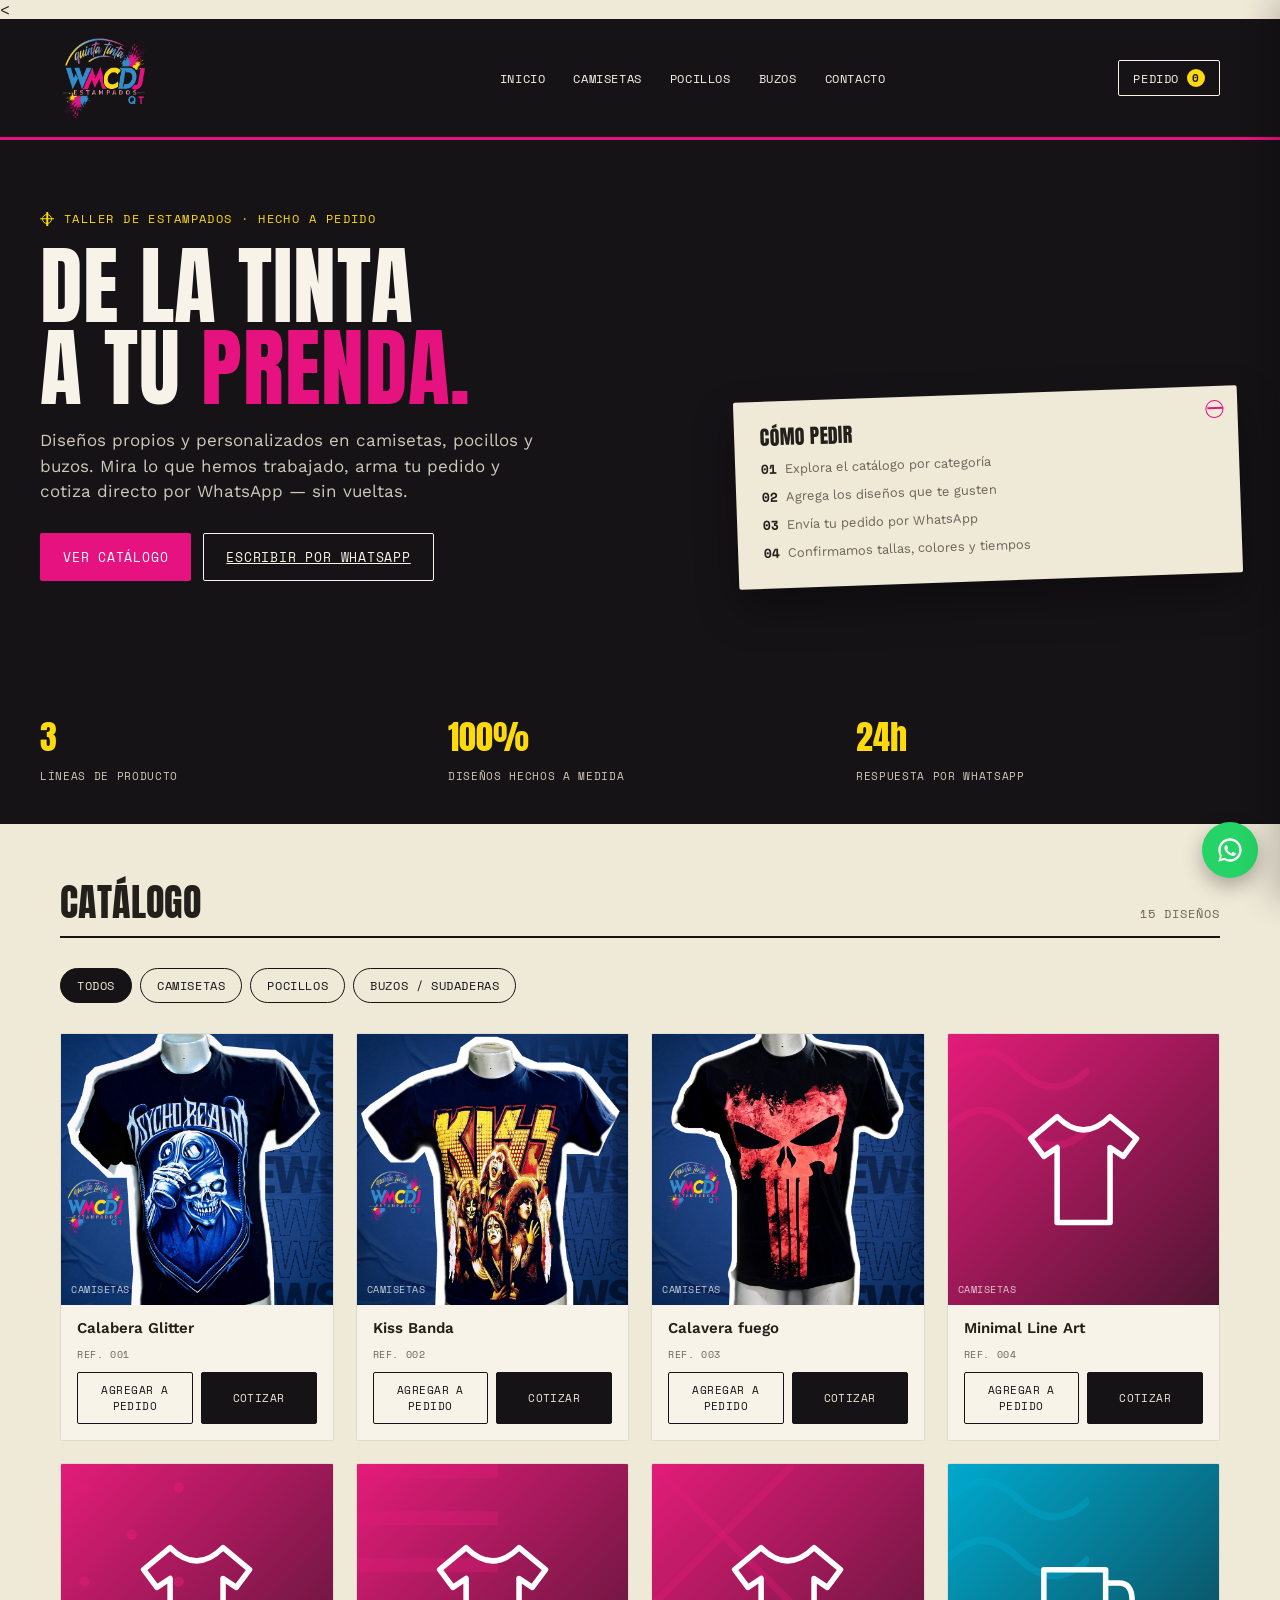
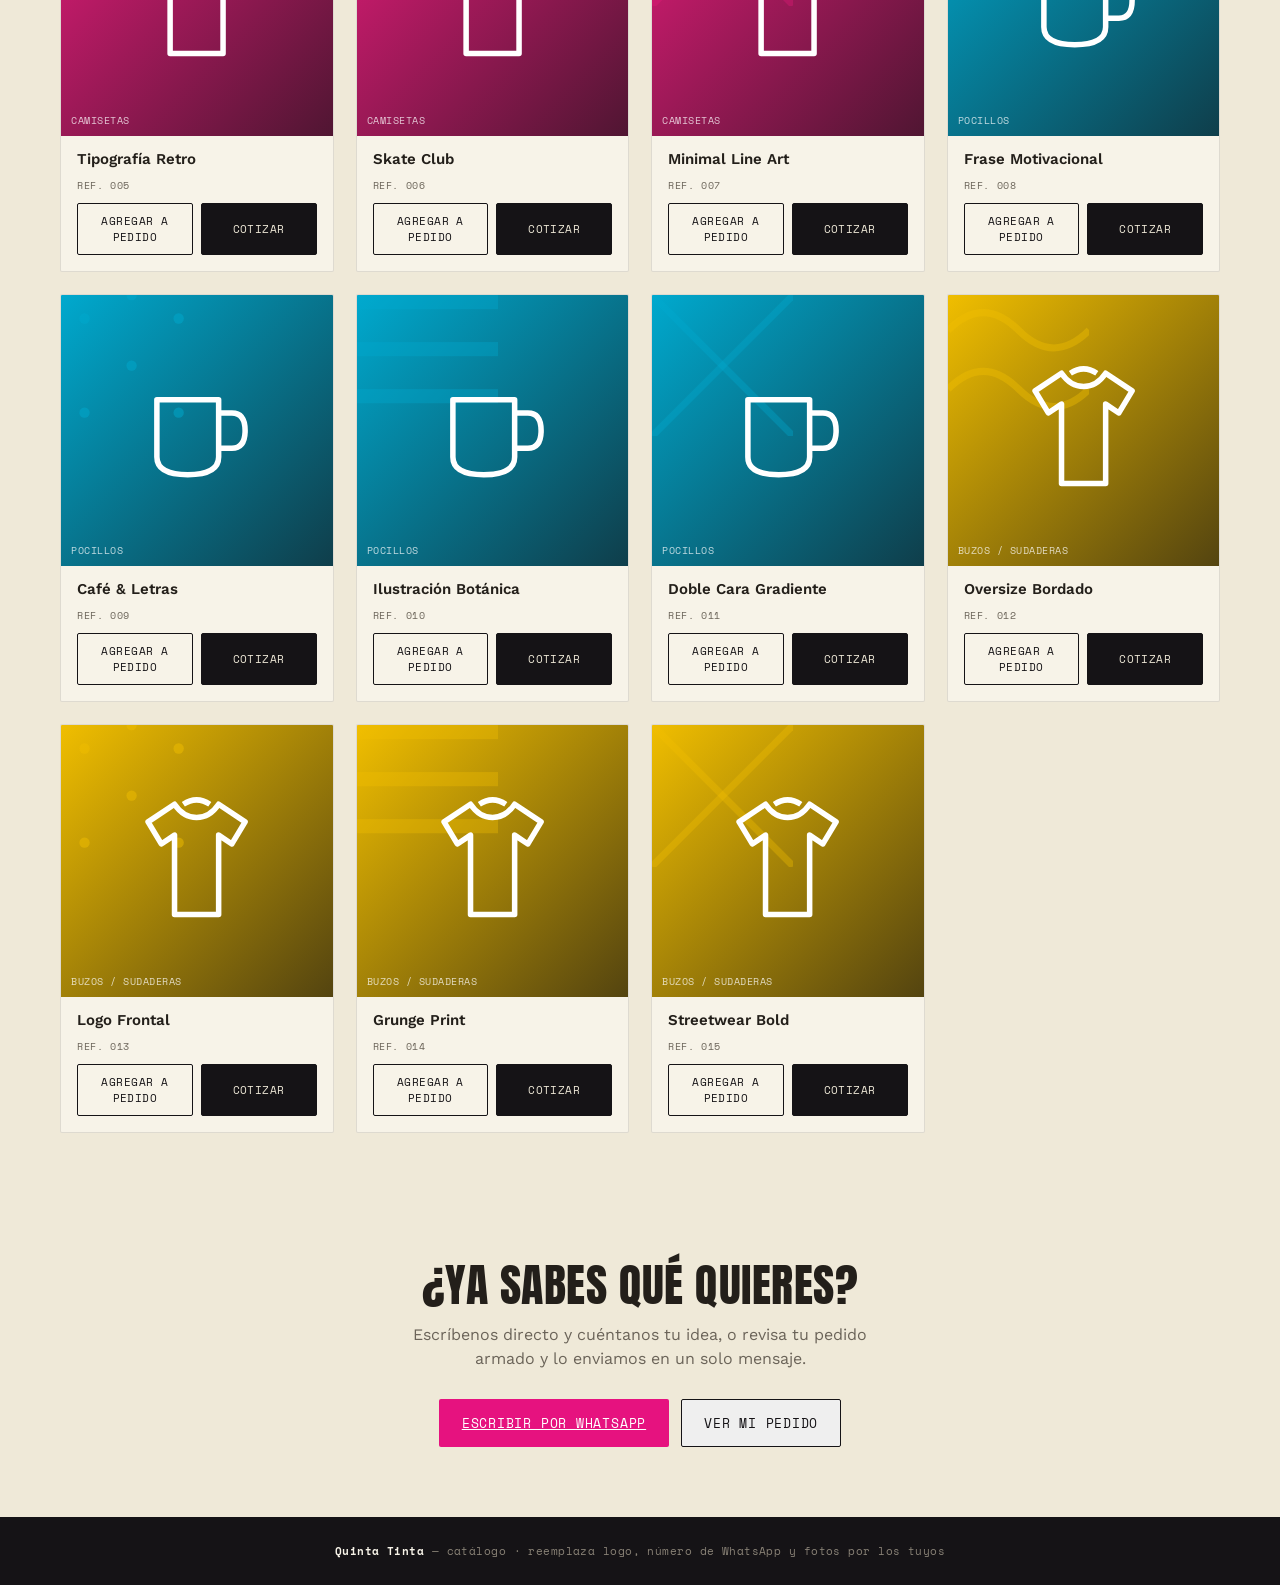
==== Index.html @ 8e4d6bfa "primer despliegue del catálogo" ====
<!DOCTYPE html>
<html lang="es">
<head>
<meta charset="UTF-8">
<meta name="viewport" content="width=device-width, initial-scale=1.0">
<title>Quinta Tinta - Estampados</title>
<link rel="icon" type="image/png" href="img/logo/QTlogo.png">
<link rel="preconnect" href="https://fonts.googleapis.com"><
<link href="https://fonts.googleapis.com/css2?family=Anton&family=Work+Sans:wght@400;500;600;700&family=Space+Mono:wght@400;700&display=swap" rel="stylesheet">
<link rel="stylesheet" href="Estilos/estilo.css">
</head>
<body>

<header>
  <div class="nav-wrap">

<div class="quinta" id="quintaTinta">
  <img src="img/logo/QTlogo.png" alt="Quinta Tinta" class="quinta-logo" onclick="toggleBrandReveal()">
  <span class="quinta-text">QUINTA&nbsp;TINTA</span>
</div>    

<nav class="links">
      <button onclick="setActiveNav(this); scrollToId('inicio')">Inicio</button>
      <button onclick="setActiveNav(this); filterAndScroll('camisetas')">Camisetas</button>
      <button onclick="setActiveNav(this); filterAndScroll('pocillos')">Pocillos</button>
      <button onclick="setActiveNav(this); filterAndScroll('buzos')">Buzos</button>
      <button onclick="setActiveNav(this); scrollToId('contacto')">Contacto</button>
    </nav>
    <button class="cart-btn" onclick="openDrawer()">
      Pedido <span class="cart-count" id="cartCount">0</span>
    </button>
  </div>
</header>

<section class="hero" id="inicio">
  <div class="hero-inner">
    <div>
      <div class="eyebrow"><span class="reg"><span class="reg-circle"></span></span> Taller de estampados · hecho a pedido</div>
      <h1>De la tinta<br>a tu <span class="accent">prenda.</span></h1>
      <p class="lead">Diseños propios y personalizados en camisetas, pocillos y buzos. Mira lo que hemos trabajado, arma tu pedido y cotiza directo por WhatsApp — sin vueltas.</p>
      <div class="hero-ctas">
        <button class="btn btn-primary" onclick="scrollToId('galeria')">Ver catálogo</button>
        <a class="btn btn-outline" href="#" id="heroWaLink" target="_blank" rel="noopener">Escribir por WhatsApp</a>
      </div>
    </div>
    <div class="hero-stampcard">
      <h3>Cómo pedir</h3>
      <ul>
        <li><b>01</b> Explora el catálogo por categoría</li>
        <li><b>02</b> Agrega los diseños que te gusten</li>
        <li><b>03</b> Envía tu pedido por WhatsApp</li>
        <li><b>04</b> Confirmamos tallas, colores y tiempos</li>
      </ul>
    </div>
  </div>
</section>

<div class="strip">
  <div class="strip-inner">
    <div class="strip-item"><span class="num">3</span><span class="lab">Líneas de producto</span></div>
    <div class="strip-item"><span class="num">100%</span><span class="lab">Diseños hechos a medida</span></div>
    <div class="strip-item"><span class="num">24h</span><span class="lab">Respuesta por WhatsApp</span></div>
  </div>
</div>

<section class="section" id="galeria">
  <div class="section-head">
    <h2>Catálogo</h2>
    <span class="mono" id="resultCount">12 diseños</span>
  </div>
  <div class="filters" id="filters"></div>
  <div class="grid" id="grid"></div>
</section>

<section class="contact" id="contacto">
  <div class="contact-inner">
    <h2>¿Ya sabes qué quieres?</h2>
    <p>Escríbenos directo y cuéntanos tu idea, o revisa tu pedido armado y lo enviamos en un solo mensaje.</p>
    <div class="hero-ctas" style="justify-content:center;">
      <a class="btn btn-primary" href="#" id="contactWaLink" target="_blank" rel="noopener">Escribir por WhatsApp</a>
      <button class="btn btn-outline" style="border-color:var(--ink);color:var(--ink);" onclick="openDrawer()">Ver mi pedido</button>
    </div>
  </div>
</section>

<footer>
  <b>Quinta Tinta</b> — catálogo · reemplaza logo, número de WhatsApp y fotos por los tuyos
</footer>

<a class="wa-fab" id="fabWaLink" target="_blank" rel="noopener" aria-label="Escribir por WhatsApp">
  <svg width="28" height="28" viewBox="0 0 24 24" fill="#fff"><path d="M12 2C6.48 2 2 6.48 2 12c0 1.85.5 3.58 1.36 5.07L2 22l5.06-1.33A9.94 9.94 0 0012 22c5.52 0 10-4.48 10-10S17.52 2 12 2zm0 18c-1.6 0-3.1-.42-4.4-1.16l-.32-.18-3 .79.8-2.92-.2-.3A7.94 7.94 0 014 12c0-4.41 3.59-8 8-8s8 3.59 8 8-3.59 8-8 8zm4.4-5.6c-.24-.12-1.43-.7-1.65-.79-.22-.08-.38-.12-.54.12-.16.24-.62.79-.76.95-.14.16-.28.18-.52.06-.24-.12-1.01-.37-1.92-1.18-.71-.63-1.19-1.41-1.33-1.65-.14-.24-.01-.37.11-.49.11-.11.24-.28.36-.42.12-.14.16-.24.24-.4.08-.16.04-.3-.02-.42-.06-.12-.54-1.3-.74-1.78-.19-.46-.39-.4-.54-.4-.14 0-.3-.02-.46-.02s-.42.06-.64.3c-.22.24-.84.82-.84 2s.86 2.32.98 2.48c.12.16 1.7 2.6 4.12 3.64.58.25 1.03.4 1.38.51.58.18 1.11.16 1.53.1.47-.07 1.43-.58 1.63-1.15.2-.56.2-1.04.14-1.15-.06-.1-.22-.16-.46-.28z"/></svg>
</a>

<div class="overlay" id="overlay" onclick="closeDrawer()"></div>
<aside class="drawer" id="drawer">
  <div class="drawer-head">
    <h3>Tu pedido</h3>
    <button class="drawer-close" onclick="closeDrawer()" aria-label="Cerrar">✕</button>
  </div>
  <div class="drawer-list" id="drawerList"></div>
  <div class="drawer-foot">
    <a class="btn" id="sendOrderWa" target="_blank" rel="noopener">Enviar pedido por WhatsApp</a>
    <p class="drawer-note">Al enviar se abre WhatsApp con el resumen de tu pedido ya escrito — solo debes darle "enviar".</p>
  </div>
</aside>

<script src="Funcion/funciones.js"></script>

</body>
</html>
---- Estilos/estilo.css ----
:root{
    --ink:#151316;
    --ink-soft:#232025;
    --paper:#EFE9D8;
    --paper-soft:#F7F3E8;
    --magenta:#E6127F;
    --cyan:#358BCB;
    --yellow:#FEDA0C;
    --text-on-ink:#F7F3E8;
    --text-on-paper:#231F1A;
    --text-muted:#6b6459;
    --radius:2px;
  }
  *{box-sizing:border-box;}
  html{scroll-behavior:smooth;}
  body{
    margin:0;
    background:var(--paper);
    color:var(--text-on-paper);
    font-family:'Work Sans',sans-serif;
    -webkit-font-smoothing:antialiased;
  }
  h1,h2,h3,.display{
    font-family:'Anton',sans-serif;
    font-weight:400;
    text-transform:uppercase;
    letter-spacing:0.01em;
    line-height:0.95;
  }
  .mono{font-family:'Space Mono',monospace;}
  a{color:inherit;}
  button{font-family:inherit;cursor:pointer;}
  :focus-visible{outline:3px solid var(--magenta);outline-offset:2px;}

  /* registration mark */
  .reg{
    position:relative;
    width:14px;height:14px;
    flex-shrink:0;
  }
  .reg::before,.reg::after{
    content:"";
    position:absolute;
    background:currentColor;
  }
  .reg::before{left:50%;top:0;width:1.5px;height:100%;transform:translateX(-50%);}
  .reg::after{top:50%;left:0;height:1.5px;width:100%;transform:translateY(-50%);}
  .reg-circle{
    position:absolute;inset:2px;
    border:1.5px solid currentColor;
    border-radius:50%;
  }

  /* ---------- HEADER ---------- */
  header{
    position:sticky;top:0;z-index:40;
    background:var(--ink);
    color:var(--text-on-ink);
    border-bottom:3px solid var(--magenta);
  }
  .nav-wrap{
    max-width:1200px;margin:0 auto;
    display:flex;align-items:center;justify-content:space-between;
    padding:14px 20px;
    gap:16px;
  }

 .quinta-text{
  background:linear-gradient(90deg, #FEDA0C 0%, #E6127F 50%, #358BCB 100%);
  -webkit-background-clip:text;
  background-clip:text;
  color:transparent;
  -webkit-text-fill-color:transparent;

  /* animación */
  display:inline-block;
  opacity:0;
  transform:translateX(20px);
  transition:transform .45s cubic-bezier(.16,1,.3,1), opacity .35s ease;
  pointer-events:none;
}

.quinta.revealed .quinta-text{
  opacity:1;
  transform:translateX(0);
  pointer-events:auto;
}

  .quinta{
    display:flex;align-items:center;gap:10px;
    font-family:'Anton',sans-serif;
    font-size:22px;
    text-transform:uppercase;
    white-space:nowrap;
  }

  .quinta-logo{
  height:90px;
  width:auto;
  display:block;
  cursor:pointer;
}


  .quinta .reg{color:var(--yellow);}
  nav.links{
    display:flex;gap:4px;
    flex-wrap:wrap;
  }




  nav.links button{
    background:none;border:none;color:var(--text-on-ink);
    font-family:'Space Mono',monospace;
    font-size:12px;letter-spacing:0.05em;
    text-transform:uppercase;
    padding:8px 12px;
    border-radius:var(--radius);
    transition:background .15s ease;
  }
  nav.links button:hover{background:var(--magenta);}
  nav.links button.active{background:var(--cyan);color:#fff;}

  .cart-btn{
    position:relative;
    background:transparent;
    border:1.5px solid var(--text-on-ink);
    color:var(--text-on-ink);
    padding:8px 14px;
    font-family:'Space Mono',monospace;
    font-size:12px;
    text-transform:uppercase;
    letter-spacing:.05em;
    display:flex;align-items:center;gap:8px;
    border-radius:var(--radius);
    transition:border-color .15s ease, background .15s ease;
  }
  .cart-btn:hover{border-color:var(--yellow);}
  .cart-count{
    background:var(--yellow);color:var(--ink);
    font-weight:700;
    min-width:18px;height:18px;
    border-radius:50%;
    display:flex;align-items:center;justify-content:center;
    font-size:11px;
  }

  /* ---------- HERO ---------- */
  .hero{
    background:var(--ink);
    color:var(--text-on-ink);
    padding:70px 20px 90px;
    position:relative;
    overflow:hidden;
  }
  .hero-inner{
    max-width:1200px;margin:0 auto;
    display:grid;
    grid-template-columns:1.3fr 1fr;
    gap:40px;
    align-items:end;
  }
  .eyebrow{
    display:flex;align-items:center;gap:10px;
    font-family:'Space Mono',monospace;
    font-size:12px;letter-spacing:.12em;
    text-transform:uppercase;
    color:var(--yellow);
    margin-bottom:18px;
  }
  .eyebrow .reg{color:var(--yellow);}
  .hero h1{
    font-size:clamp(42px,7vw,86px);
    margin:0 0 20px;
  }
  .hero h1 .accent{color:var(--magenta);}
  .hero p.lead{
    font-size:17px;
    color:#CFC9BB;
    max-width:46ch;
    margin:0 0 28px;
    line-height:1.5;
  }
  .hero-ctas{display:flex;gap:12px;flex-wrap:wrap;}
  .btn{
    display:inline-flex;align-items:center;gap:8px;
    padding:13px 22px;
    font-family:'Space Mono',monospace;
    font-size:13px;text-transform:uppercase;letter-spacing:.06em;
    border-radius:var(--radius);
    border:1.5px solid transparent;
    transition:transform .12s ease, background .15s ease;
  }
  .btn:active{transform:scale(0.96);}
  .btn-primary{background:var(--magenta);color:#fff;}
  .btn-primary:hover{background:#c91569;}
  .btn-outline{border-color:var(--text-on-ink);color:var(--text-on-ink);}
  .btn-outline:hover{background:rgba(255,255,255,.08);}

  .hero-stampcard{
    background:var(--paper);
    color:var(--text-on-paper);
    padding:26px;
    border-radius:var(--radius);
    position:relative;
    transform:rotate(-2deg);
    box-shadow:0 20px 40px rgba(0,0,0,.35);
  }
  .hero-stampcard::before{
    content:"";
    position:absolute;top:14px;right:14px;
    width:16px;height:16px;
    border:1.5px solid var(--magenta);
    border-radius:50%;
  }
  .hero-stampcard::after{
    content:"";
    position:absolute;top:14px;right:14px;
    width:16px;height:1.5px;background:var(--magenta);
    transform:translateY(7px);
  }
  .hero-stampcard h3{font-size:20px;margin:0 0 12px;}
  .hero-stampcard ul{
    list-style:none;margin:0;padding:0;
    font-size:13px;color:var(--text-muted);
    display:flex;flex-direction:column;gap:8px;
  }
  .hero-stampcard li{display:flex;gap:8px;align-items:baseline;}
  .hero-stampcard li b{color:var(--text-on-paper);font-family:'Space Mono',monospace;}

  /* ---------- SECTION HEADERS ---------- */
  .section{max-width:1200px;margin:0 auto;padding:60px 20px;}
  .section-head{
    display:flex;align-items:baseline;justify-content:space-between;
    gap:20px;flex-wrap:wrap;
    margin-bottom:30px;
    border-bottom:2px solid var(--ink);
    padding-bottom:14px;
  }
  .section-head h2{font-size:clamp(26px,4vw,38px);margin:0;}
  .section-head .mono{font-size:12px;color:var(--text-muted);text-transform:uppercase;letter-spacing:.08em;}

  .filters{display:flex;gap:8px;flex-wrap:wrap;margin-bottom:30px;}
  .filter-btn{
    background:none;
    border:1.5px solid var(--ink);
    color:var(--ink);
    padding:8px 16px;
    font-family:'Space Mono',monospace;
    font-size:12px;text-transform:uppercase;letter-spacing:.05em;
    border-radius:999px;
    transition:background .15s ease, color .15s ease;
  }
  .filter-btn:hover{background:rgba(0,0,0,.06);}
  .filter-btn.active{background:var(--ink);color:var(--paper);}

  /* ---------- GRID / CARDS ---------- */
  .grid{
    display:grid;
    grid-template-columns:repeat(auto-fill,minmax(230px,1fr));
    gap:22px;
  }
  .card{
    background:var(--paper-soft);
    border:1.5px solid rgba(0,0,0,.1);
    border-radius:var(--radius);
    overflow:hidden;
    display:flex;flex-direction:column;
    transition:transform .18s ease, box-shadow .18s ease, border-color .18s ease;
    position:relative;
  }
  .card:hover{
    transform:translateY(-4px);
    box-shadow:0 14px 26px rgba(0,0,0,.14);
    border-color:var(--ink);
  }
  .card .reg{
    position:absolute;top:10px;right:10px;
    color:#fff;
    opacity:0;
    transition:opacity .18s ease;
  }
  .card:hover .reg{opacity:0.85;}

  .swatch{
    aspect-ratio:1/1;
    position:relative;
    display:flex;align-items:center;justify-content:center;
  }
  .swatch svg{width:52%;height:52%;position:relative;z-index:2;}
  .swatch-label{
    position:absolute;bottom:8px;left:10px;
    font-family:'Space Mono',monospace;
    font-size:10px;letter-spacing:.05em;
    color:rgba(255,255,255,.75);
    z-index:2;
    text-transform:uppercase;
  }

  .card-body{padding:14px 16px 16px;display:flex;flex-direction:column;gap:10px;flex:1;}
  .card-body h4{margin:0;font-size:15px;font-weight:600;font-family:'Work Sans',sans-serif;}
  .card-tag{
    font-family:'Space Mono',monospace;font-size:10px;
    color:var(--text-muted);text-transform:uppercase;letter-spacing:.06em;
  }
  .card-row{
    margin-top:auto;
    display:flex;gap:8px;
  }
  .card-btn{
    flex:1;
    padding:9px 8px;
    font-size:11px;
    font-family:'Space Mono',monospace;
    text-transform:uppercase;letter-spacing:.04em;
    border-radius:var(--radius);
    border:1.5px solid var(--ink);
    background:transparent;color:var(--ink);
    transition:background .15s ease,color .15s ease;
  }
  .card-btn:hover{background:var(--ink);color:var(--paper);}
  .card-btn.solid{background:var(--ink);color:var(--paper);}
  .card-btn.solid:hover{background:var(--magenta);border-color:var(--magenta);}
  .card-btn.added{background:var(--yellow);border-color:var(--yellow);color:var(--ink);}

  /* ---------- STRIP / TRUST ---------- */
  .strip{
    background:var(--ink);color:var(--text-on-ink);
    padding:40px 20px;
  }
  .strip-inner{
    max-width:1200px;margin:0 auto;
    display:grid;grid-template-columns:repeat(auto-fit,minmax(180px,1fr));
    gap:24px;
  }
  .strip-item{display:flex;flex-direction:column;gap:6px;}
  .strip-item .num{font-family:'Anton',sans-serif;font-size:34px;color:var(--yellow);}
  .strip-item .lab{font-family:'Space Mono',monospace;font-size:11px;letter-spacing:.06em;text-transform:uppercase;color:#CFC9BB;}

  /* ---------- CONTACT ---------- */
  .contact{
    background:var(--paper);
    padding:70px 20px;
  }
  .contact-inner{
    max-width:900px;margin:0 auto;
    text-align:center;
  }
  .contact h2{font-size:clamp(28px,5vw,46px);margin:0 0 16px;}
  .contact p{color:var(--text-muted);max-width:50ch;margin:0 auto 28px;line-height:1.5;}

  /* ---------- FOOTER ---------- */
  footer{
    background:var(--ink);color:#8A8377;
    padding:26px 20px;
    font-family:'Space Mono',monospace;
    font-size:11px;
    text-align:center;
    letter-spacing:.04em;
  }
  footer b{color:var(--text-on-ink);}

  /* ---------- WHATSAPP FAB ---------- */
  .wa-fab{
    position:fixed;bottom:22px;right:22px;z-index:50;
    background:#25D366;color:#fff;
    width:56px;height:56px;border-radius:50%;
    display:flex;align-items:center;justify-content:center;
    box-shadow:0 8px 20px rgba(0,0,0,.3);
    border:none;
    transition:transform .15s ease;
  }
  .wa-fab:hover{transform:scale(1.08);}

  /* ---------- CART DRAWER ---------- */
  .overlay{
    position:fixed;inset:0;background:rgba(0,0,0,.45);
    z-index:60;opacity:0;pointer-events:none;transition:opacity .2s ease;
  }
  .overlay.open{opacity:1;pointer-events:auto;}
  .drawer{
    position:fixed;top:0;right:0;bottom:0;
    width:min(380px,92vw);
    background:var(--paper-soft);
    z-index:61;
    transform:translateX(100%);
    transition:transform .25s ease;
    display:flex;flex-direction:column;
    box-shadow:-10px 0 30px rgba(0,0,0,.2);
  }
  .drawer.open{transform:translateX(0);}
  .drawer-head{
    background:var(--ink);color:var(--text-on-ink);
    padding:18px 20px;
    display:flex;align-items:center;justify-content:space-between;
  }
  .drawer-head h3{margin:0;font-size:18px;}
  .drawer-close{background:none;border:none;color:var(--text-on-ink);font-size:20px;line-height:1;}
  .drawer-list{flex:1;overflow-y:auto;padding:16px 20px;display:flex;flex-direction:column;gap:12px;}
  .drawer-empty{color:var(--text-muted);font-size:14px;text-align:center;margin-top:40px;}
  .drawer-item{
    display:flex;align-items:center;gap:12px;
    border-bottom:1px solid rgba(0,0,0,.08);
    padding-bottom:12px;
  }
  .drawer-item .di-swatch{width:44px;height:44px;border-radius:var(--radius);flex-shrink:0;}
  .drawer-item .di-info{flex:1;min-width:0;}
  .drawer-item .di-info h5{margin:0 0 2px;font-size:13px;}
  .drawer-item .di-info span{font-size:11px;color:var(--text-muted);font-family:'Space Mono',monospace;}
  .di-qty{display:flex;align-items:center;gap:6px;}
  .di-qty button{
    width:22px;height:22px;border:1px solid var(--ink);background:none;border-radius:50%;
    font-family:'Space Mono',monospace;font-size:12px;display:flex;align-items:center;justify-content:center;
  }
  .di-remove{background:none;border:none;color:var(--magenta);font-size:11px;font-family:'Space Mono',monospace;text-decoration:underline;margin-left:4px;}
  .drawer-foot{padding:18px 20px;border-top:2px solid var(--ink);}
  .drawer-foot .btn{width:100%;justify-content:center;background:#25D366;color:#fff;}
  .drawer-foot .btn:hover{background:#1ebc59;}
  .drawer-note{font-size:11px;color:var(--text-muted);margin-top:10px;line-height:1.4;}

  @media (max-width:860px){
    .hero-inner{grid-template-columns:1fr;}
    .hero-stampcard{transform:rotate(0);}
    nav.links{display:none;}
  }
  @media (prefers-reduced-motion:reduce){
    *{transition:none !important; scroll-behavior:auto !important;}
  }
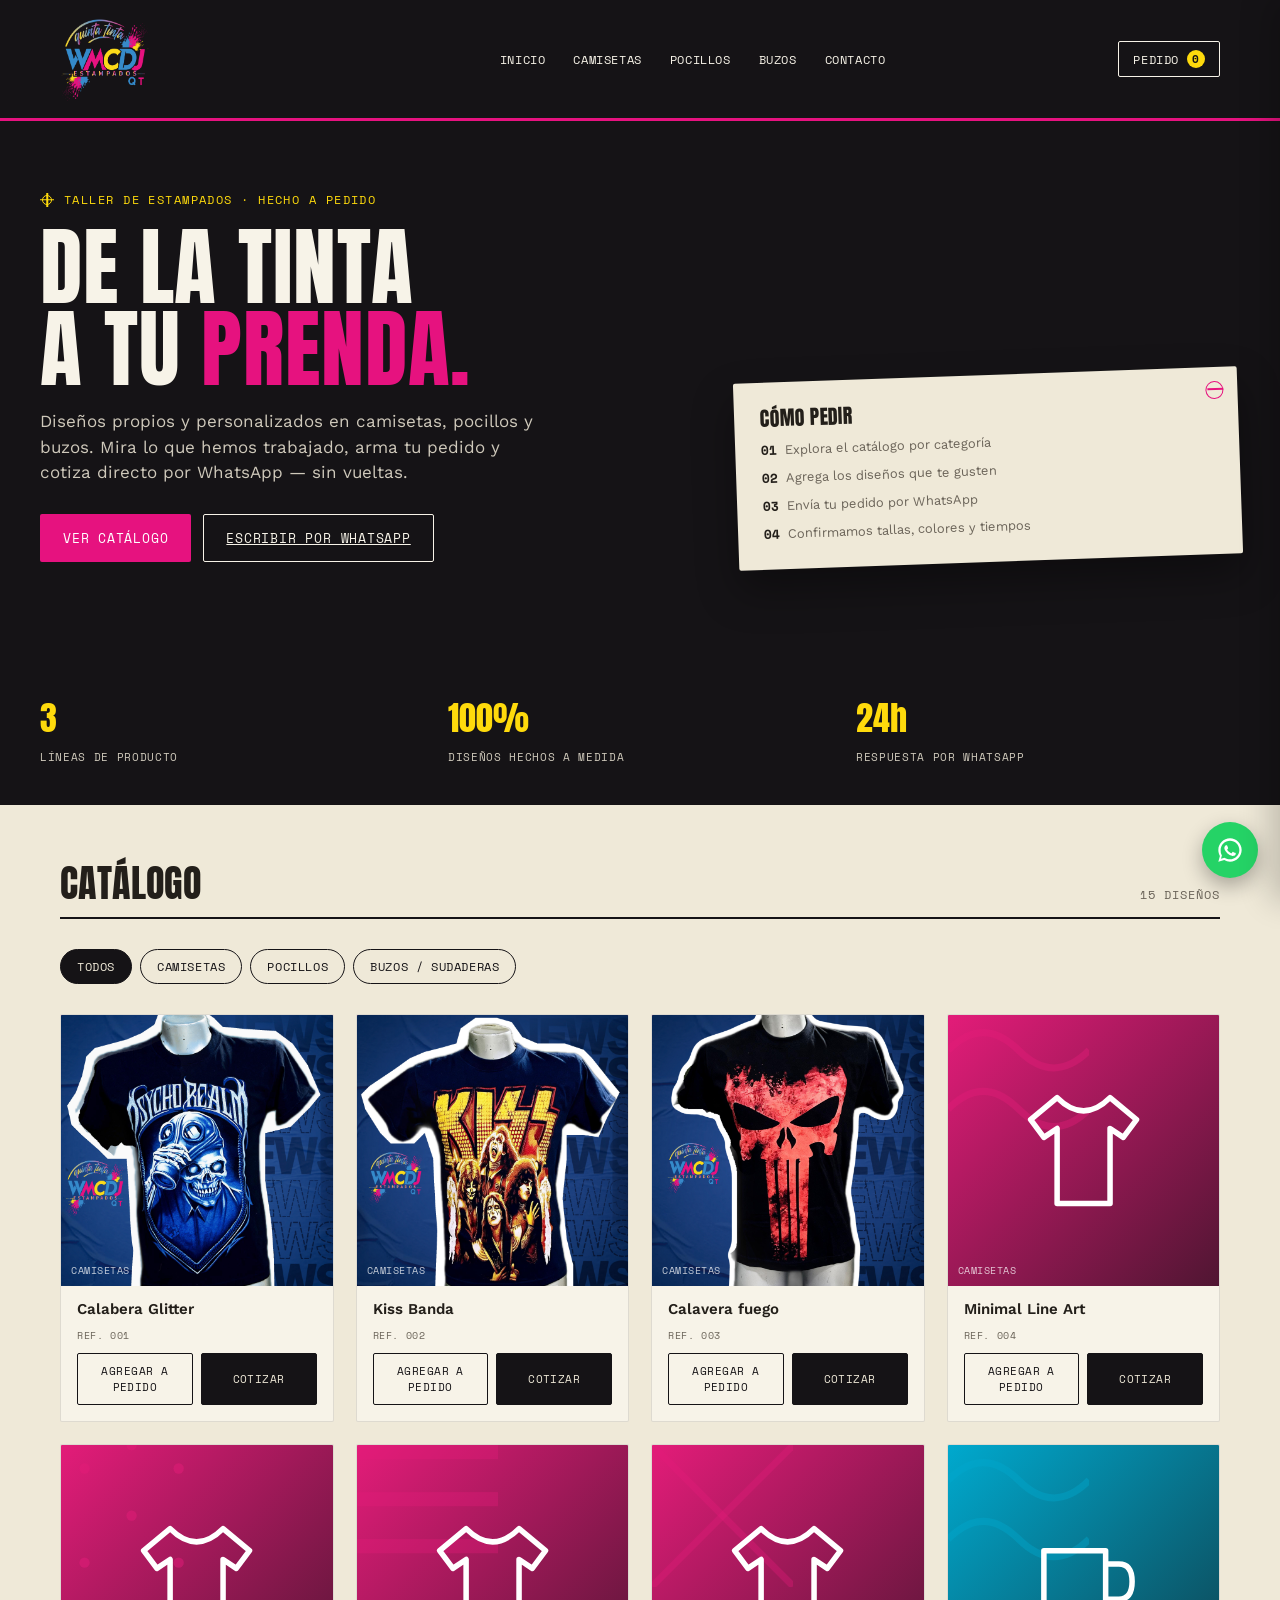
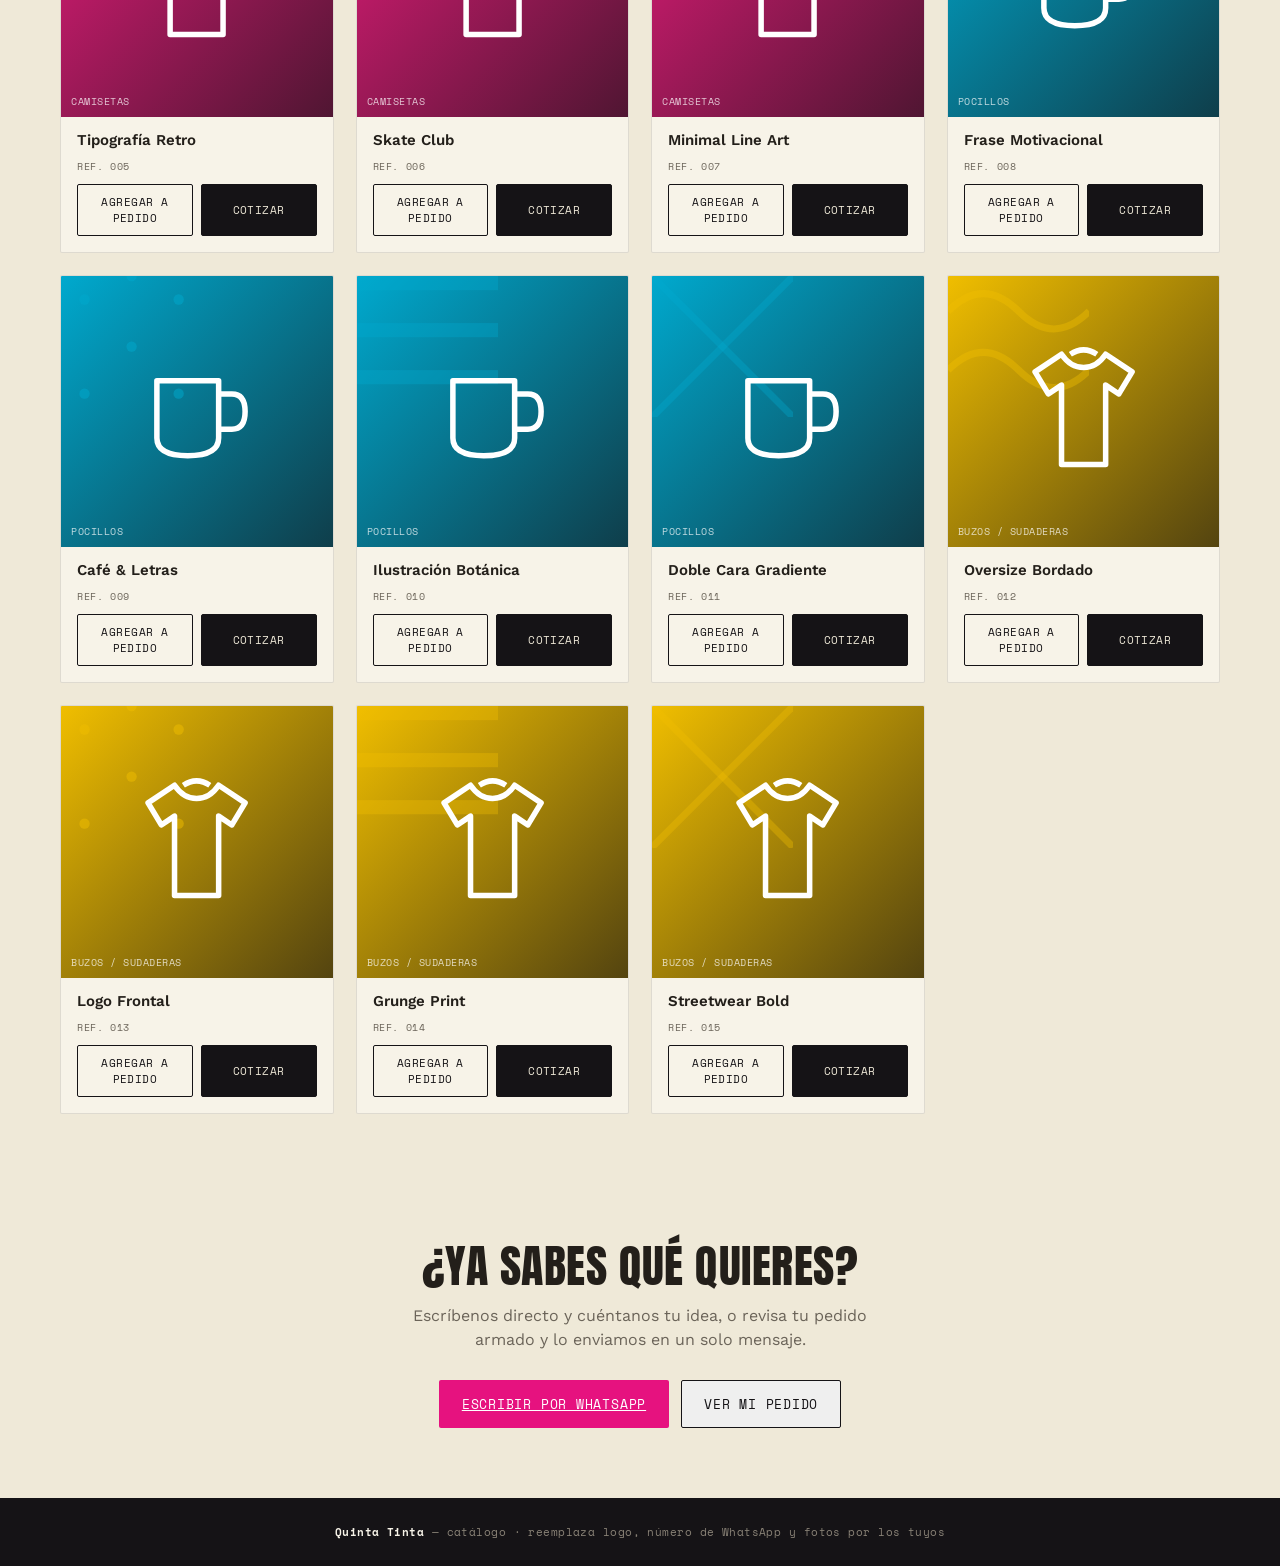
==== commit 56e9d8fb: "cambio elemento no deseado" ====
--- a/Index.html
+++ b/Index.html
@@ -5,7 +5,7 @@
 <meta name="viewport" content="width=device-width, initial-scale=1.0">
 <title>Quinta Tinta - Estampados</title>
 <link rel="icon" type="image/png" href="img/logo/QTlogo.png">
-<link rel="preconnect" href="https://fonts.googleapis.com"><
+<link rel="preconnect" href="https://fonts.googleapis.com">
 <link href="https://fonts.googleapis.com/css2?family=Anton&family=Work+Sans:wght@400;500;600;700&family=Space+Mono:wght@400;700&display=swap" rel="stylesheet">
 <link rel="stylesheet" href="Estilos/estilo.css">
 </head>
